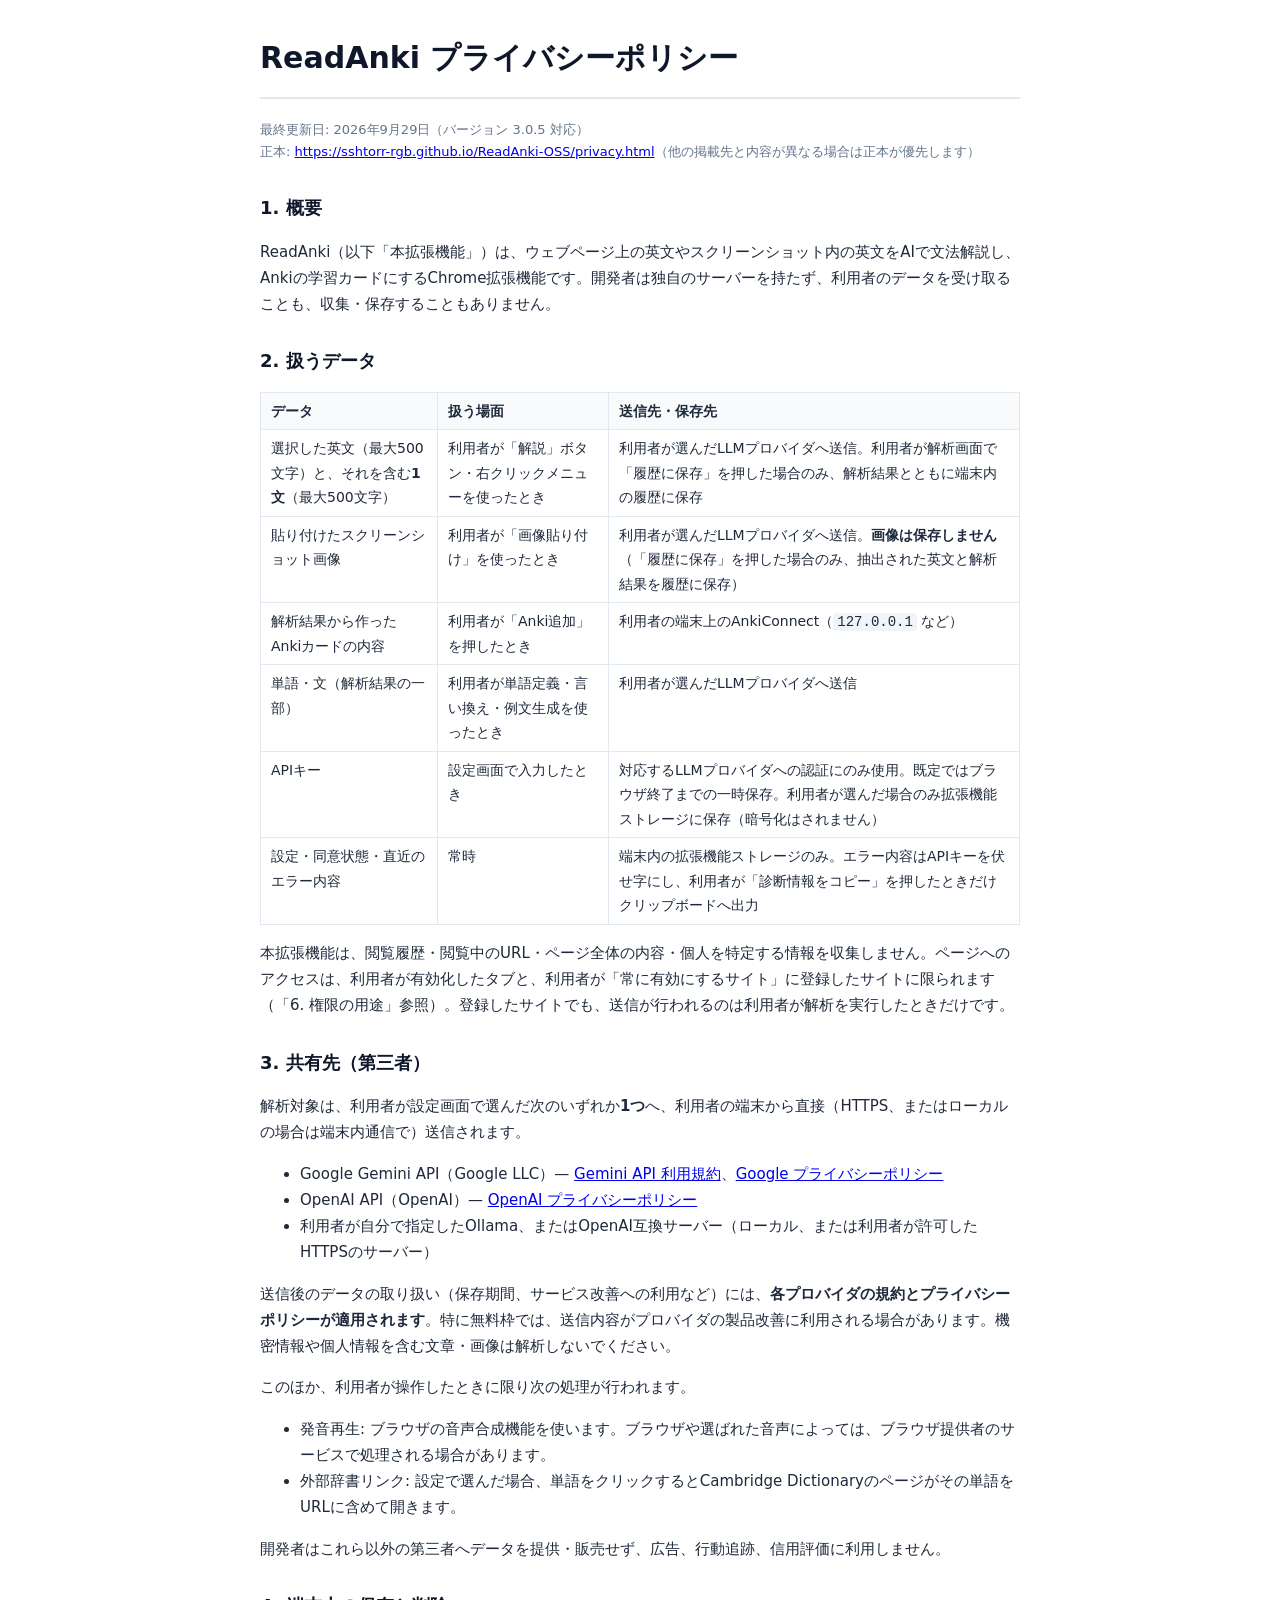
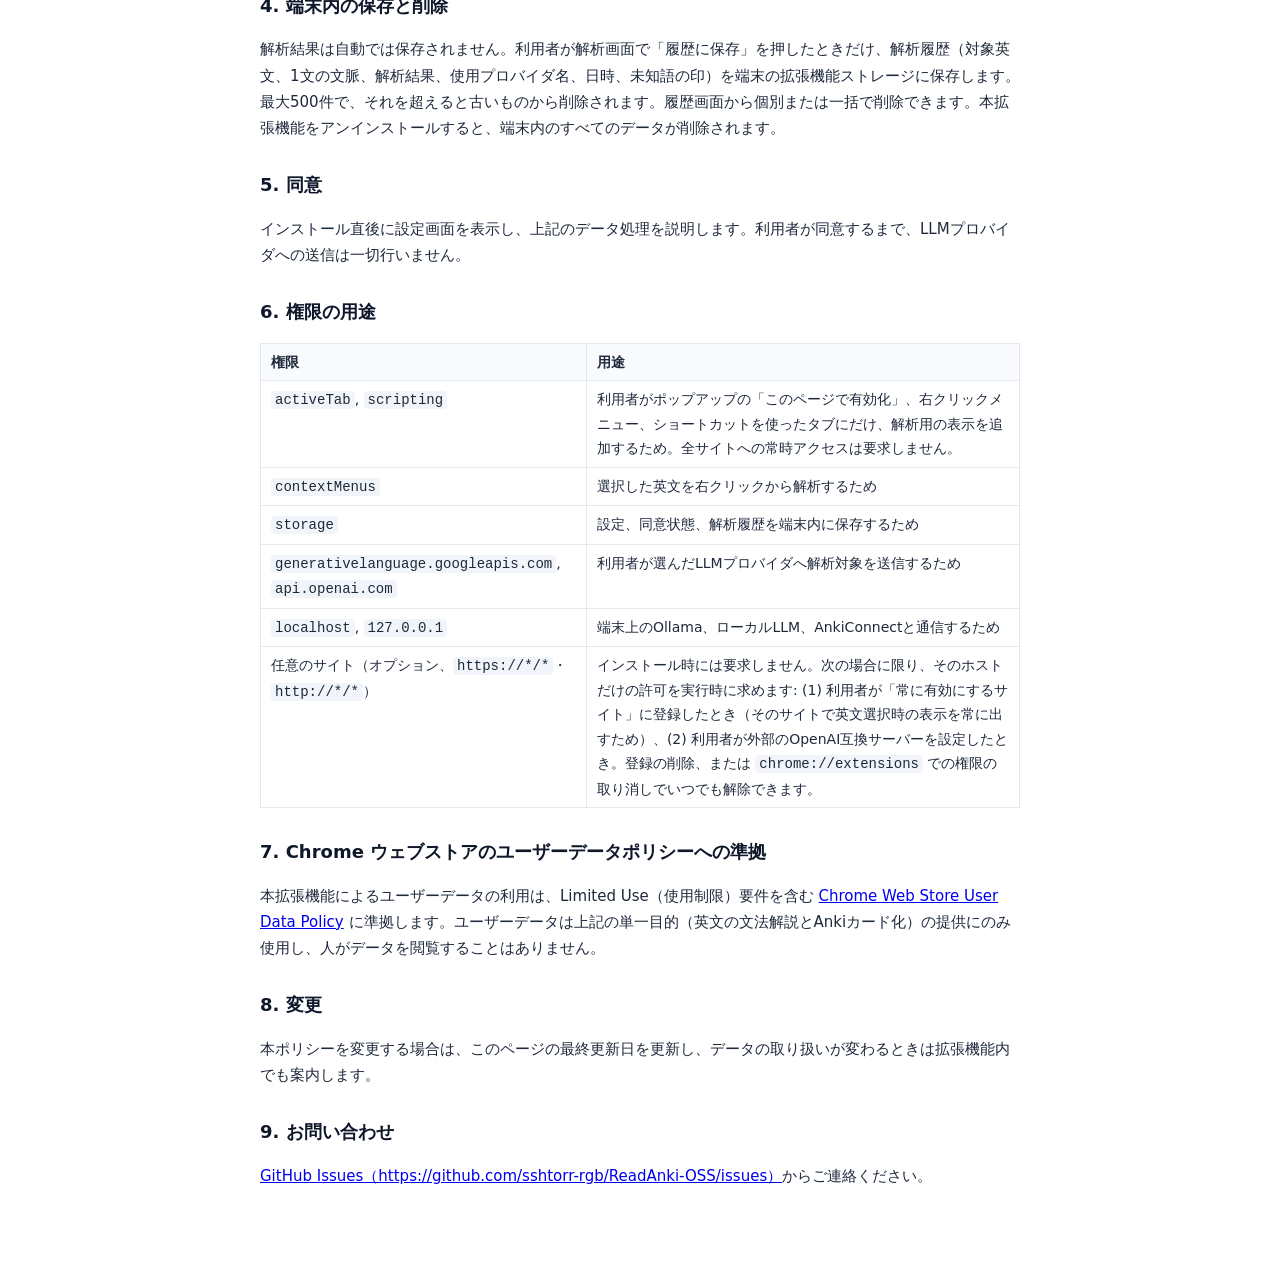
==== docs/privacy.html @ f68a0b3d "Add files via upload" ====
<!DOCTYPE html>
<html lang="ja">
<head>
  <meta charset="utf-8">
  <meta name="viewport" content="width=device-width, initial-scale=1">
  <title>ReadAnki プライバシーポリシー</title>
  <style>
    body { max-width: 760px; margin: 32px auto; padding: 0 20px 40px; color: #1e293b; font: 15px/1.75 system-ui, -apple-system, BlinkMacSystemFont, "Hiragino Sans", sans-serif; }
    h1, h2 { color: #0f172a; } h1 { border-bottom: 2px solid #e2e8f0; padding-bottom: 12px; } h2 { margin-top: 28px; font-size: 18px; }
    code { background: #f1f5f9; padding: 1px 4px; border-radius: 4px; } .updated { color: #64748b; font-size: 13px; }
    table { border-collapse: collapse; width: 100%; font-size: 14px; } th, td { border: 1px solid #e2e8f0; padding: 6px 10px; text-align: left; vertical-align: top; } th { background: #f8fafc; }
  </style>
</head>
<body>
  <h1>ReadAnki プライバシーポリシー</h1>
  <p class="updated">最終更新日: 2026年9月29日（バージョン 3.0.5 対応）<br>
  正本: <a href="https://sshtorr-rgb.github.io/ReadAnki-OSS/privacy.html">https://sshtorr-rgb.github.io/ReadAnki-OSS/privacy.html</a>（他の掲載先と内容が異なる場合は正本が優先します）</p>

  <h2>1. 概要</h2>
  <p>ReadAnki（以下「本拡張機能」）は、ウェブページ上の英文やスクリーンショット内の英文をAIで文法解説し、Ankiの学習カードにするChrome拡張機能です。開発者は独自のサーバーを持たず、利用者のデータを受け取ることも、収集・保存することもありません。</p>

  <h2>2. 扱うデータ</h2>
  <table>
    <tr><th>データ</th><th>扱う場面</th><th>送信先・保存先</th></tr>
    <tr><td>選択した英文（最大500文字）と、それを含む<strong>1文</strong>（最大500文字）</td><td>利用者が「解説」ボタン・右クリックメニューを使ったとき</td><td>利用者が選んだLLMプロバイダへ送信。利用者が解析画面で「履歴に保存」を押した場合のみ、解析結果とともに端末内の履歴に保存</td></tr>
    <tr><td>貼り付けたスクリーンショット画像</td><td>利用者が「画像貼り付け」を使ったとき</td><td>利用者が選んだLLMプロバイダへ送信。<strong>画像は保存しません</strong>（「履歴に保存」を押した場合のみ、抽出された英文と解析結果を履歴に保存）</td></tr>
    <tr><td>解析結果から作ったAnkiカードの内容</td><td>利用者が「Anki追加」を押したとき</td><td>利用者の端末上のAnkiConnect（<code>127.0.0.1</code> など）</td></tr>
    <tr><td>単語・文（解析結果の一部）</td><td>利用者が単語定義・言い換え・例文生成を使ったとき</td><td>利用者が選んだLLMプロバイダへ送信</td></tr>
    <tr><td>APIキー</td><td>設定画面で入力したとき</td><td>対応するLLMプロバイダへの認証にのみ使用。既定ではブラウザ終了までの一時保存。利用者が選んだ場合のみ拡張機能ストレージに保存（暗号化はされません）</td></tr>
    <tr><td>設定・同意状態・直近のエラー内容</td><td>常時</td><td>端末内の拡張機能ストレージのみ。エラー内容はAPIキーを伏せ字にし、利用者が「診断情報をコピー」を押したときだけクリップボードへ出力</td></tr>
  </table>
  <p>本拡張機能は、閲覧履歴・閲覧中のURL・ページ全体の内容・個人を特定する情報を収集しません。ページへのアクセスは、利用者が有効化したタブと、利用者が「常に有効にするサイト」に登録したサイトに限られます（「6. 権限の用途」参照）。登録したサイトでも、送信が行われるのは利用者が解析を実行したときだけです。</p>

  <h2>3. 共有先（第三者）</h2>
  <p>解析対象は、利用者が設定画面で選んだ次のいずれか<strong>1つ</strong>へ、利用者の端末から直接（HTTPS、またはローカルの場合は端末内通信で）送信されます。</p>
  <ul>
    <li>Google Gemini API（Google LLC）— <a href="https://ai.google.dev/gemini-api/terms">Gemini API 利用規約</a>、<a href="https://policies.google.com/privacy">Google プライバシーポリシー</a></li>
    <li>OpenAI API（OpenAI）— <a href="https://openai.com/policies/privacy-policy/">OpenAI プライバシーポリシー</a></li>
    <li>利用者が自分で指定したOllama、またはOpenAI互換サーバー（ローカル、または利用者が許可したHTTPSのサーバー）</li>
  </ul>
  <p>送信後のデータの取り扱い（保存期間、サービス改善への利用など）には、<strong>各プロバイダの規約とプライバシーポリシーが適用されます</strong>。特に無料枠では、送信内容がプロバイダの製品改善に利用される場合があります。機密情報や個人情報を含む文章・画像は解析しないでください。</p>
  <p>このほか、利用者が操作したときに限り次の処理が行われます。</p>
  <ul>
    <li>発音再生: ブラウザの音声合成機能を使います。ブラウザや選ばれた音声によっては、ブラウザ提供者のサービスで処理される場合があります。</li>
    <li>外部辞書リンク: 設定で選んだ場合、単語をクリックするとCambridge Dictionaryのページがその単語をURLに含めて開きます。</li>
  </ul>
  <p>開発者はこれら以外の第三者へデータを提供・販売せず、広告、行動追跡、信用評価に利用しません。</p>

  <h2>4. 端末内の保存と削除</h2>
  <p>解析結果は自動では保存されません。利用者が解析画面で「履歴に保存」を押したときだけ、解析履歴（対象英文、1文の文脈、解析結果、使用プロバイダ名、日時、未知語の印）を端末の拡張機能ストレージに保存します。最大500件で、それを超えると古いものから削除されます。履歴画面から個別または一括で削除できます。本拡張機能をアンインストールすると、端末内のすべてのデータが削除されます。</p>

  <h2>5. 同意</h2>
  <p>インストール直後に設定画面を表示し、上記のデータ処理を説明します。利用者が同意するまで、LLMプロバイダへの送信は一切行いません。</p>

  <h2>6. 権限の用途</h2>
  <table>
    <tr><th>権限</th><th>用途</th></tr>
    <tr><td><code>activeTab</code>, <code>scripting</code></td><td>利用者がポップアップの「このページで有効化」、右クリックメニュー、ショートカットを使ったタブにだけ、解析用の表示を追加するため。全サイトへの常時アクセスは要求しません。</td></tr>
    <tr><td><code>contextMenus</code></td><td>選択した英文を右クリックから解析するため</td></tr>
    <tr><td><code>storage</code></td><td>設定、同意状態、解析履歴を端末内に保存するため</td></tr>
    <tr><td><code>generativelanguage.googleapis.com</code>, <code>api.openai.com</code></td><td>利用者が選んだLLMプロバイダへ解析対象を送信するため</td></tr>
    <tr><td><code>localhost</code>, <code>127.0.0.1</code></td><td>端末上のOllama、ローカルLLM、AnkiConnectと通信するため</td></tr>
    <tr><td>任意のサイト（オプション、<code>https://*/*</code>・<code>http://*/*</code>）</td><td>インストール時には要求しません。次の場合に限り、そのホストだけの許可を実行時に求めます: (1) 利用者が「常に有効にするサイト」に登録したとき（そのサイトで英文選択時の表示を常に出すため）、(2) 利用者が外部のOpenAI互換サーバーを設定したとき。登録の削除、または <code>chrome://extensions</code> での権限の取り消しでいつでも解除できます。</td></tr>
  </table>

  <h2>7. Chrome ウェブストアのユーザーデータポリシーへの準拠</h2>
  <p>本拡張機能によるユーザーデータの利用は、Limited Use（使用制限）要件を含む <a href="https://developer.chrome.com/docs/webstore/program-policies">Chrome Web Store User Data Policy</a> に準拠します。ユーザーデータは上記の単一目的（英文の文法解説とAnkiカード化）の提供にのみ使用し、人がデータを閲覧することはありません。</p>

  <h2>8. 変更</h2>
  <p>本ポリシーを変更する場合は、このページの最終更新日を更新し、データの取り扱いが変わるときは拡張機能内でも案内します。</p>

  <h2>9. お問い合わせ</h2>
  <p><a href="https://github.com/sshtorr-rgb/ReadAnki-OSS/issues">GitHub Issues（https://github.com/sshtorr-rgb/ReadAnki-OSS/issues）</a>からご連絡ください。</p>
</body>
</html>
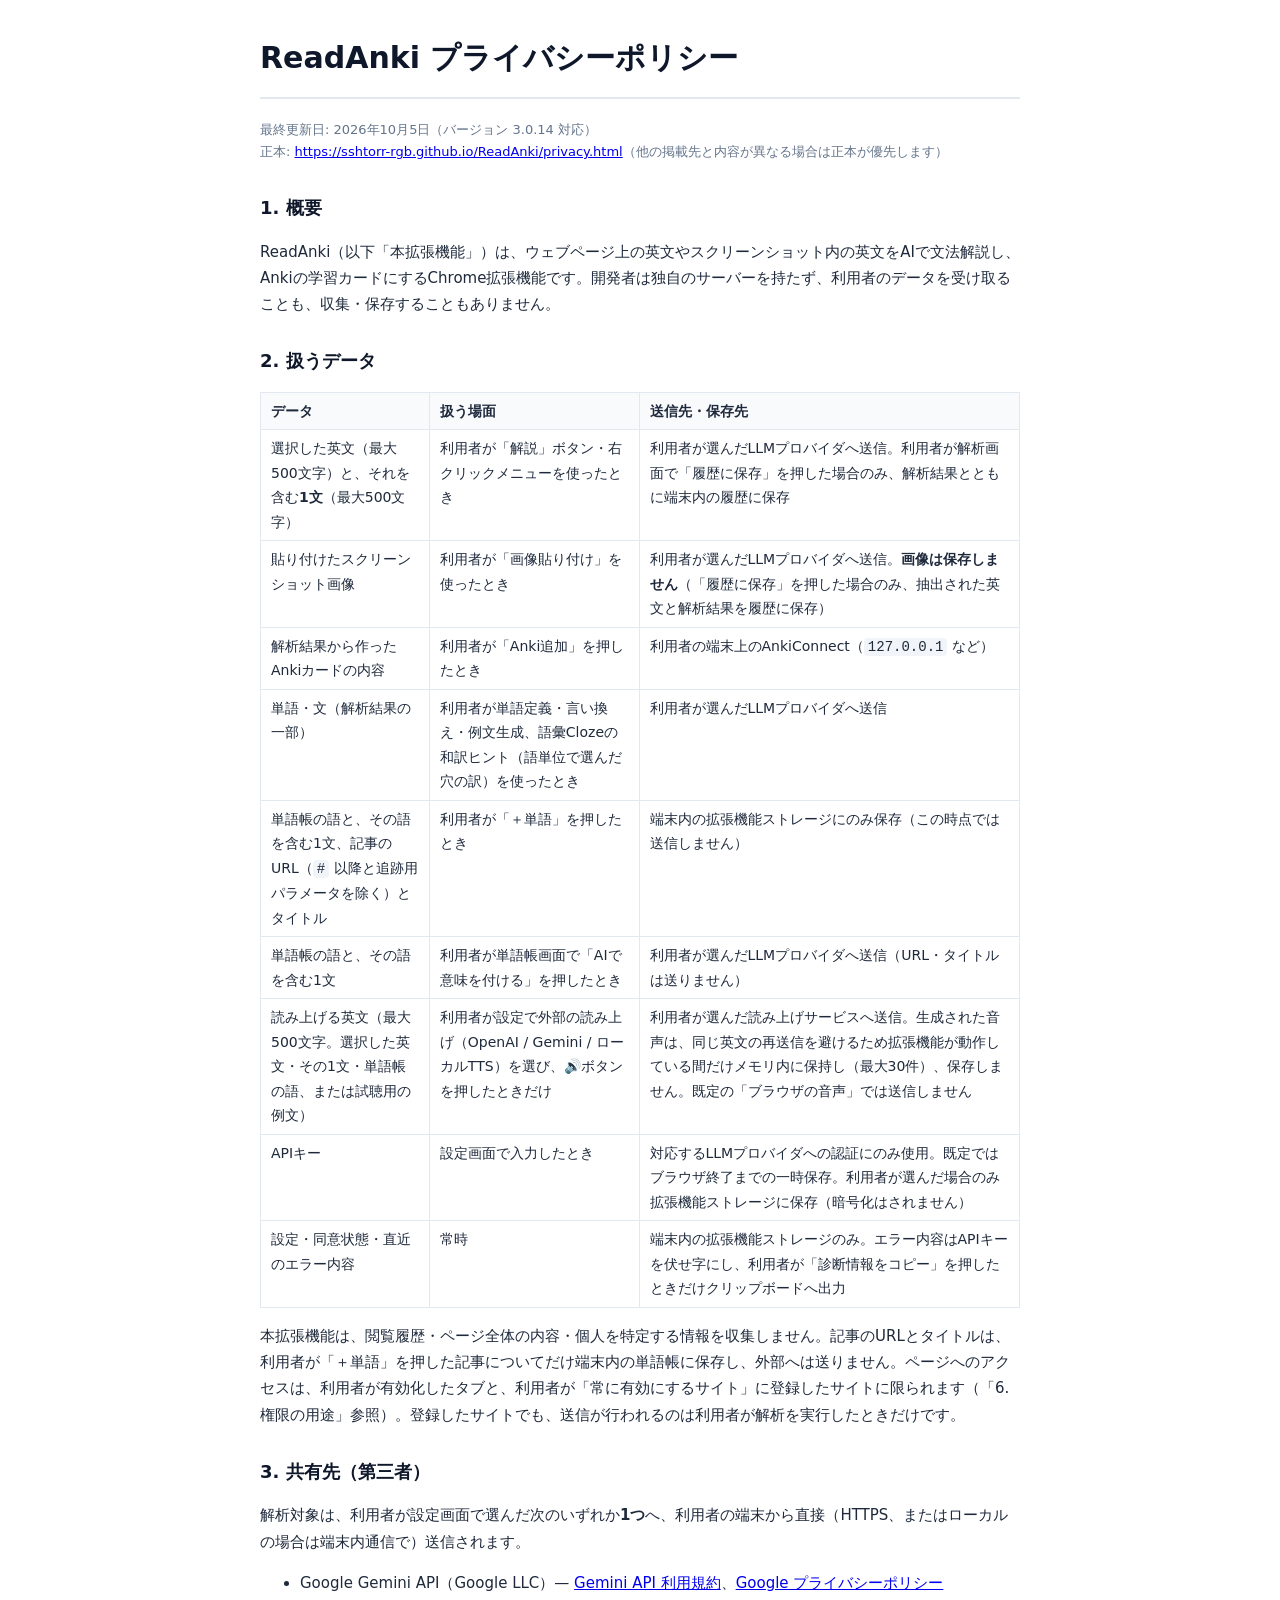
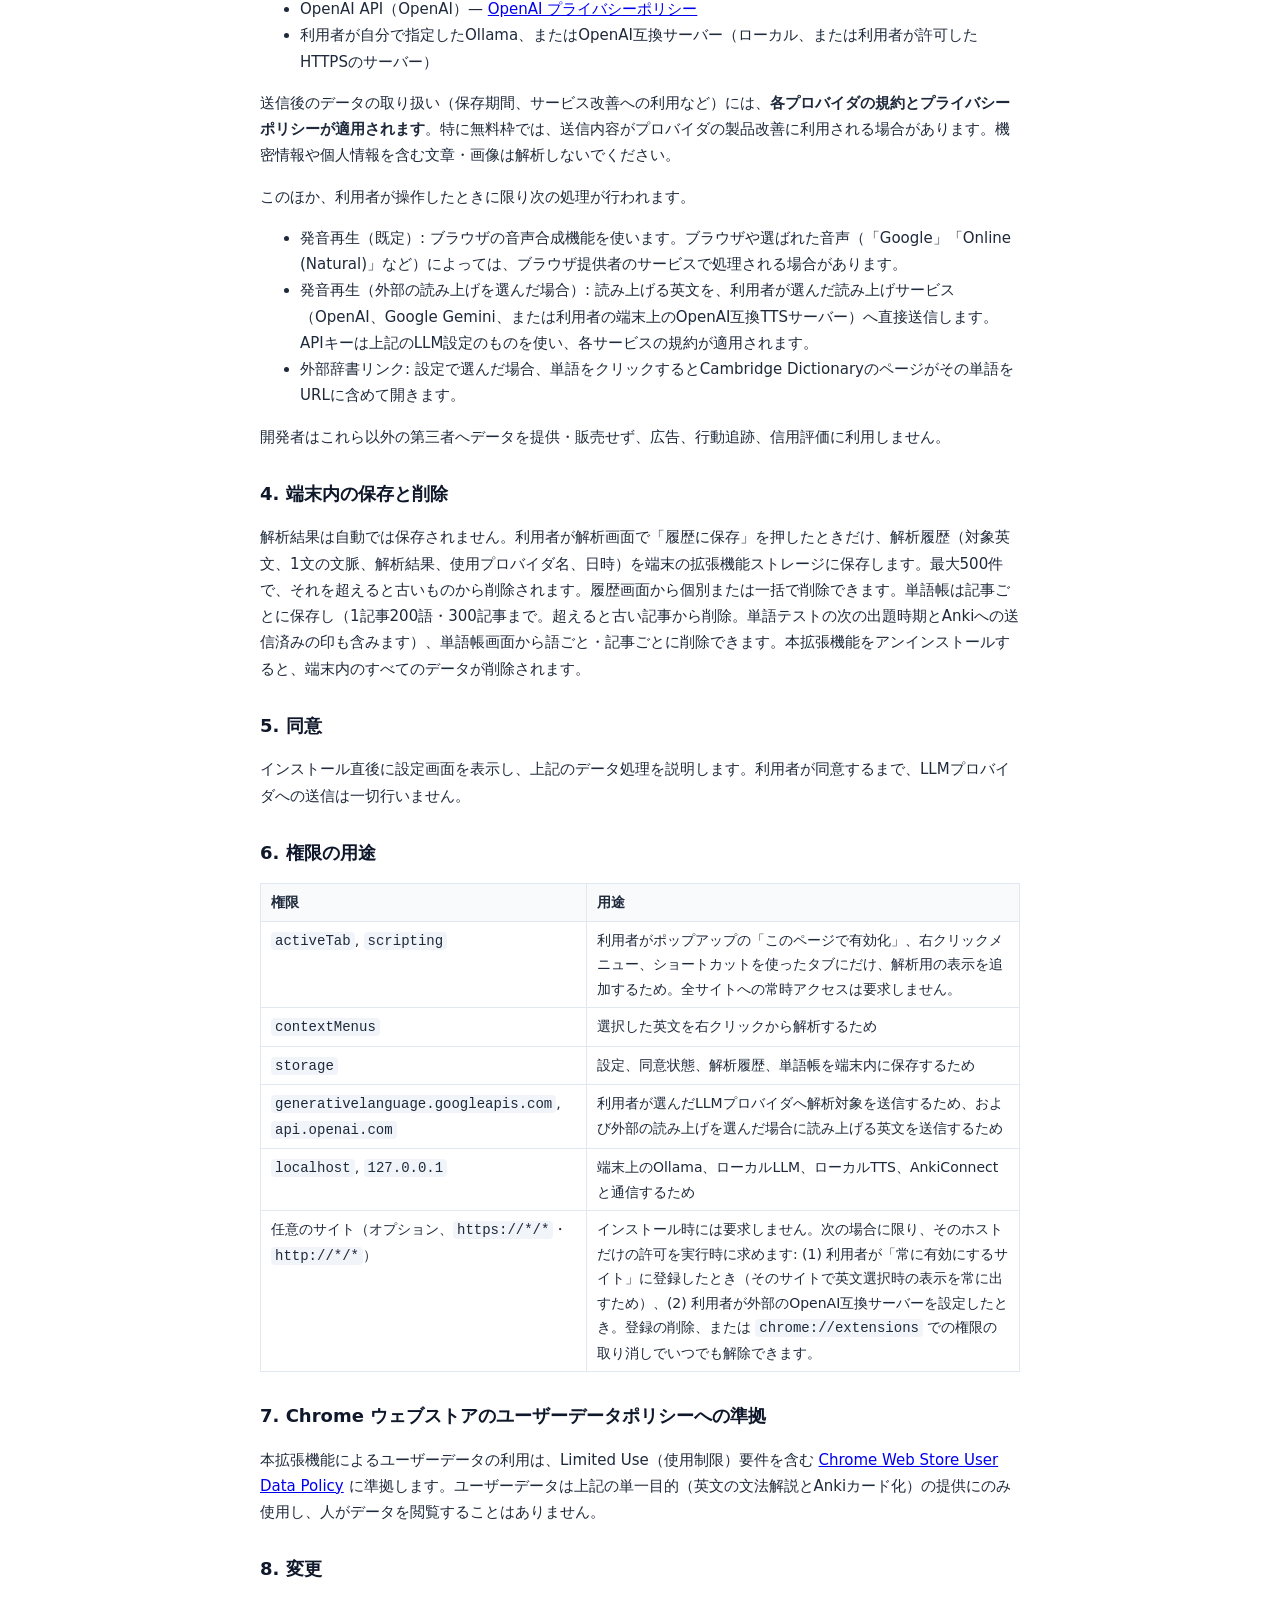
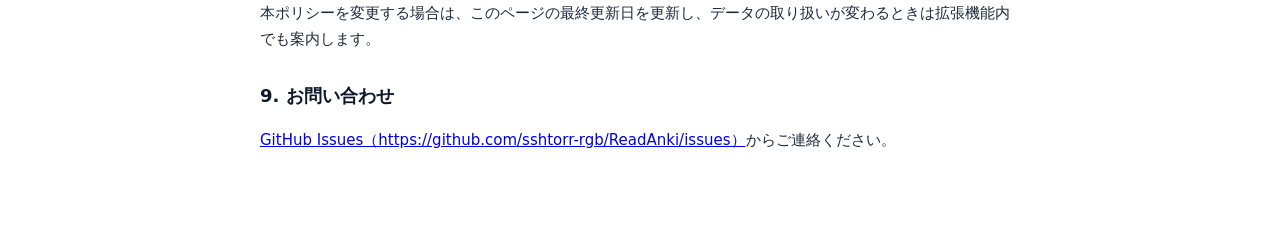
==== commit adf5767c: "Add files via upload" ====
--- a/docs/privacy.html
+++ b/docs/privacy.html
@@ -13,8 +13,8 @@
 </head>
 <body>
   <h1>ReadAnki プライバシーポリシー</h1>
-  <p class="updated">最終更新日: 2026年9月29日（バージョン 3.0.5 対応）<br>
-  正本: <a href="https://sshtorr-rgb.github.io/ReadAnki-OSS/privacy.html">https://sshtorr-rgb.github.io/ReadAnki-OSS/privacy.html</a>（他の掲載先と内容が異なる場合は正本が優先します）</p>
+  <p class="updated">最終更新日: 2026年10月5日（バージョン 3.0.14 対応）<br>
+  正本: <a href="https://sshtorr-rgb.github.io/ReadAnki/privacy.html">https://sshtorr-rgb.github.io/ReadAnki/privacy.html</a>（他の掲載先と内容が異なる場合は正本が優先します）</p>
 
   <h2>1. 概要</h2>
   <p>ReadAnki（以下「本拡張機能」）は、ウェブページ上の英文やスクリーンショット内の英文をAIで文法解説し、Ankiの学習カードにするChrome拡張機能です。開発者は独自のサーバーを持たず、利用者のデータを受け取ることも、収集・保存することもありません。</p>
@@ -25,11 +25,14 @@
     <tr><td>選択した英文（最大500文字）と、それを含む<strong>1文</strong>（最大500文字）</td><td>利用者が「解説」ボタン・右クリックメニューを使ったとき</td><td>利用者が選んだLLMプロバイダへ送信。利用者が解析画面で「履歴に保存」を押した場合のみ、解析結果とともに端末内の履歴に保存</td></tr>
     <tr><td>貼り付けたスクリーンショット画像</td><td>利用者が「画像貼り付け」を使ったとき</td><td>利用者が選んだLLMプロバイダへ送信。<strong>画像は保存しません</strong>（「履歴に保存」を押した場合のみ、抽出された英文と解析結果を履歴に保存）</td></tr>
     <tr><td>解析結果から作ったAnkiカードの内容</td><td>利用者が「Anki追加」を押したとき</td><td>利用者の端末上のAnkiConnect（<code>127.0.0.1</code> など）</td></tr>
-    <tr><td>単語・文（解析結果の一部）</td><td>利用者が単語定義・言い換え・例文生成を使ったとき</td><td>利用者が選んだLLMプロバイダへ送信</td></tr>
+    <tr><td>単語・文（解析結果の一部）</td><td>利用者が単語定義・言い換え・例文生成、語彙Clozeの和訳ヒント（語単位で選んだ穴の訳）を使ったとき</td><td>利用者が選んだLLMプロバイダへ送信</td></tr>
+    <tr><td>単語帳の語と、その語を含む1文、記事のURL（<code>#</code> 以降と追跡用パラメータを除く）とタイトル</td><td>利用者が「＋単語」を押したとき</td><td>端末内の拡張機能ストレージにのみ保存（この時点では送信しません）</td></tr>
+    <tr><td>単語帳の語と、その語を含む1文</td><td>利用者が単語帳画面で「AIで意味を付ける」を押したとき</td><td>利用者が選んだLLMプロバイダへ送信（URL・タイトルは送りません）</td></tr>
+    <tr><td>読み上げる英文（最大500文字。選択した英文・その1文・単語帳の語、または試聴用の例文）</td><td>利用者が設定で外部の読み上げ（OpenAI / Gemini / ローカルTTS）を選び、🔊ボタンを押したときだけ</td><td>利用者が選んだ読み上げサービスへ送信。生成された音声は、同じ英文の再送信を避けるため拡張機能が動作している間だけメモリ内に保持し（最大30件）、保存しません。既定の「ブラウザの音声」では送信しません</td></tr>
     <tr><td>APIキー</td><td>設定画面で入力したとき</td><td>対応するLLMプロバイダへの認証にのみ使用。既定ではブラウザ終了までの一時保存。利用者が選んだ場合のみ拡張機能ストレージに保存（暗号化はされません）</td></tr>
     <tr><td>設定・同意状態・直近のエラー内容</td><td>常時</td><td>端末内の拡張機能ストレージのみ。エラー内容はAPIキーを伏せ字にし、利用者が「診断情報をコピー」を押したときだけクリップボードへ出力</td></tr>
   </table>
-  <p>本拡張機能は、閲覧履歴・閲覧中のURL・ページ全体の内容・個人を特定する情報を収集しません。ページへのアクセスは、利用者が有効化したタブと、利用者が「常に有効にするサイト」に登録したサイトに限られます（「6. 権限の用途」参照）。登録したサイトでも、送信が行われるのは利用者が解析を実行したときだけです。</p>
+  <p>本拡張機能は、閲覧履歴・ページ全体の内容・個人を特定する情報を収集しません。記事のURLとタイトルは、利用者が「＋単語」を押した記事についてだけ端末内の単語帳に保存し、外部へは送りません。ページへのアクセスは、利用者が有効化したタブと、利用者が「常に有効にするサイト」に登録したサイトに限られます（「6. 権限の用途」参照）。登録したサイトでも、送信が行われるのは利用者が解析を実行したときだけです。</p>
 
   <h2>3. 共有先（第三者）</h2>
   <p>解析対象は、利用者が設定画面で選んだ次のいずれか<strong>1つ</strong>へ、利用者の端末から直接（HTTPS、またはローカルの場合は端末内通信で）送信されます。</p>
@@ -41,13 +44,14 @@
   <p>送信後のデータの取り扱い（保存期間、サービス改善への利用など）には、<strong>各プロバイダの規約とプライバシーポリシーが適用されます</strong>。特に無料枠では、送信内容がプロバイダの製品改善に利用される場合があります。機密情報や個人情報を含む文章・画像は解析しないでください。</p>
   <p>このほか、利用者が操作したときに限り次の処理が行われます。</p>
   <ul>
-    <li>発音再生: ブラウザの音声合成機能を使います。ブラウザや選ばれた音声によっては、ブラウザ提供者のサービスで処理される場合があります。</li>
+    <li>発音再生（既定）: ブラウザの音声合成機能を使います。ブラウザや選ばれた音声（「Google」「Online (Natural)」など）によっては、ブラウザ提供者のサービスで処理される場合があります。</li>
+    <li>発音再生（外部の読み上げを選んだ場合）: 読み上げる英文を、利用者が選んだ読み上げサービス（OpenAI、Google Gemini、または利用者の端末上のOpenAI互換TTSサーバー）へ直接送信します。APIキーは上記のLLM設定のものを使い、各サービスの規約が適用されます。</li>
     <li>外部辞書リンク: 設定で選んだ場合、単語をクリックするとCambridge Dictionaryのページがその単語をURLに含めて開きます。</li>
   </ul>
   <p>開発者はこれら以外の第三者へデータを提供・販売せず、広告、行動追跡、信用評価に利用しません。</p>
 
   <h2>4. 端末内の保存と削除</h2>
-  <p>解析結果は自動では保存されません。利用者が解析画面で「履歴に保存」を押したときだけ、解析履歴（対象英文、1文の文脈、解析結果、使用プロバイダ名、日時、未知語の印）を端末の拡張機能ストレージに保存します。最大500件で、それを超えると古いものから削除されます。履歴画面から個別または一括で削除できます。本拡張機能をアンインストールすると、端末内のすべてのデータが削除されます。</p>
+  <p>解析結果は自動では保存されません。利用者が解析画面で「履歴に保存」を押したときだけ、解析履歴（対象英文、1文の文脈、解析結果、使用プロバイダ名、日時）を端末の拡張機能ストレージに保存します。最大500件で、それを超えると古いものから削除されます。履歴画面から個別または一括で削除できます。単語帳は記事ごとに保存し（1記事200語・300記事まで。超えると古い記事から削除。単語テストの次の出題時期とAnkiへの送信済みの印も含みます）、単語帳画面から語ごと・記事ごとに削除できます。本拡張機能をアンインストールすると、端末内のすべてのデータが削除されます。</p>
 
   <h2>5. 同意</h2>
   <p>インストール直後に設定画面を表示し、上記のデータ処理を説明します。利用者が同意するまで、LLMプロバイダへの送信は一切行いません。</p>
@@ -57,9 +61,9 @@
     <tr><th>権限</th><th>用途</th></tr>
     <tr><td><code>activeTab</code>, <code>scripting</code></td><td>利用者がポップアップの「このページで有効化」、右クリックメニュー、ショートカットを使ったタブにだけ、解析用の表示を追加するため。全サイトへの常時アクセスは要求しません。</td></tr>
     <tr><td><code>contextMenus</code></td><td>選択した英文を右クリックから解析するため</td></tr>
-    <tr><td><code>storage</code></td><td>設定、同意状態、解析履歴を端末内に保存するため</td></tr>
-    <tr><td><code>generativelanguage.googleapis.com</code>, <code>api.openai.com</code></td><td>利用者が選んだLLMプロバイダへ解析対象を送信するため</td></tr>
-    <tr><td><code>localhost</code>, <code>127.0.0.1</code></td><td>端末上のOllama、ローカルLLM、AnkiConnectと通信するため</td></tr>
+    <tr><td><code>storage</code></td><td>設定、同意状態、解析履歴、単語帳を端末内に保存するため</td></tr>
+    <tr><td><code>generativelanguage.googleapis.com</code>, <code>api.openai.com</code></td><td>利用者が選んだLLMプロバイダへ解析対象を送信するため、および外部の読み上げを選んだ場合に読み上げる英文を送信するため</td></tr>
+    <tr><td><code>localhost</code>, <code>127.0.0.1</code></td><td>端末上のOllama、ローカルLLM、ローカルTTS、AnkiConnectと通信するため</td></tr>
     <tr><td>任意のサイト（オプション、<code>https://*/*</code>・<code>http://*/*</code>）</td><td>インストール時には要求しません。次の場合に限り、そのホストだけの許可を実行時に求めます: (1) 利用者が「常に有効にするサイト」に登録したとき（そのサイトで英文選択時の表示を常に出すため）、(2) 利用者が外部のOpenAI互換サーバーを設定したとき。登録の削除、または <code>chrome://extensions</code> での権限の取り消しでいつでも解除できます。</td></tr>
   </table>
 
@@ -70,6 +74,6 @@
   <p>本ポリシーを変更する場合は、このページの最終更新日を更新し、データの取り扱いが変わるときは拡張機能内でも案内します。</p>
 
   <h2>9. お問い合わせ</h2>
-  <p><a href="https://github.com/sshtorr-rgb/ReadAnki-OSS/issues">GitHub Issues（https://github.com/sshtorr-rgb/ReadAnki-OSS/issues）</a>からご連絡ください。</p>
+  <p><a href="https://github.com/sshtorr-rgb/ReadAnki/issues">GitHub Issues（https://github.com/sshtorr-rgb/ReadAnki/issues）</a>からご連絡ください。</p>
 </body>
 </html>
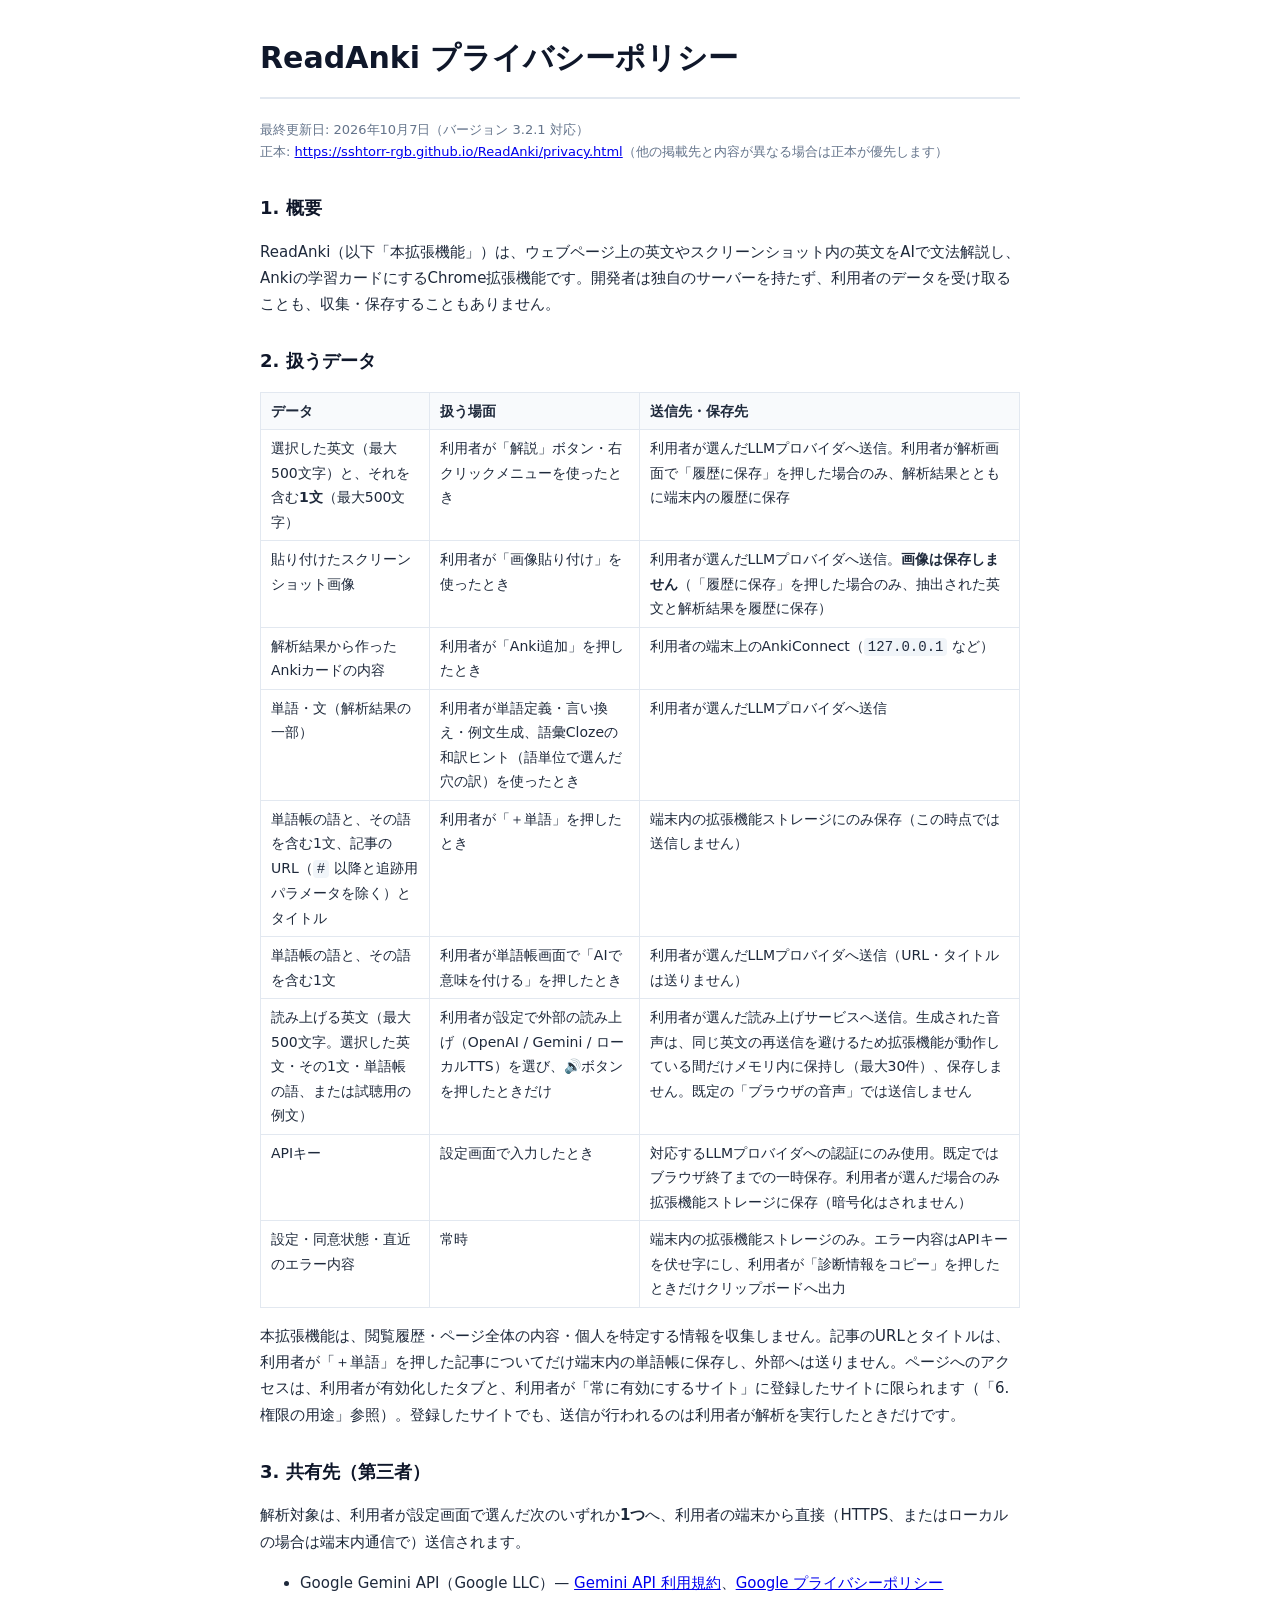
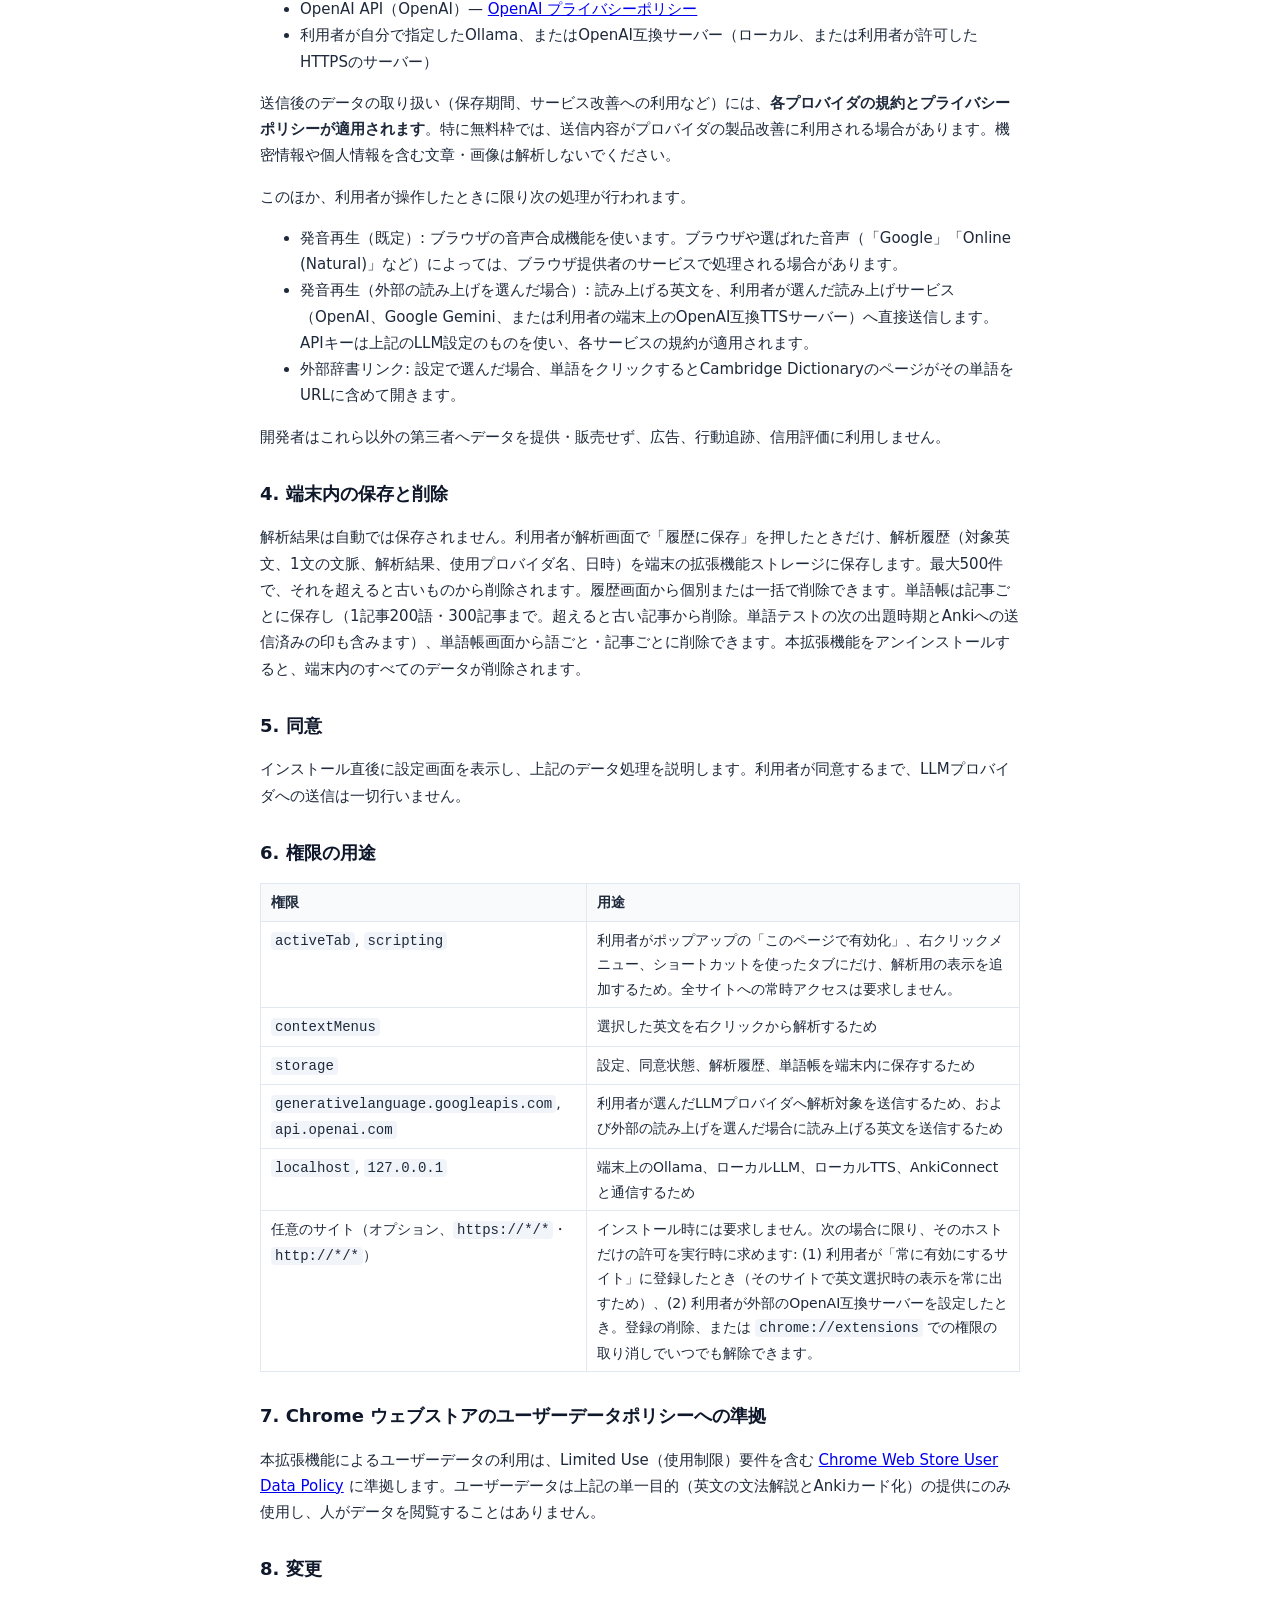
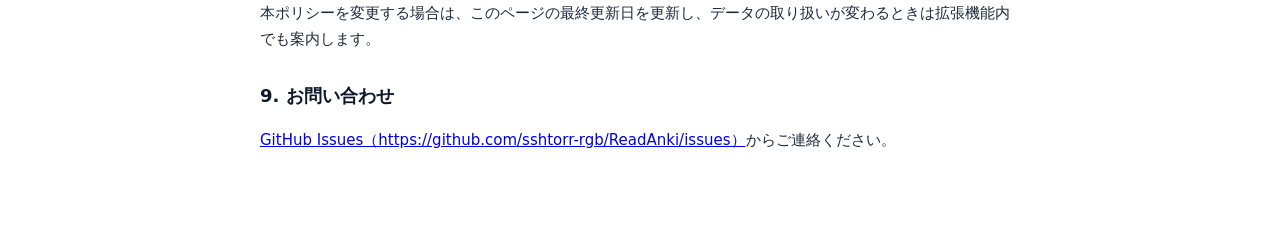
==== commit 683b4108: "主に、html内のjsonコードが実行される脆弱性を修正。" ====
--- a/docs/privacy.html
+++ b/docs/privacy.html
@@ -13,7 +13,7 @@
 </head>
 <body>
   <h1>ReadAnki プライバシーポリシー</h1>
-  <p class="updated">最終更新日: 2026年10月5日（バージョン 3.0.14 対応）<br>
+  <p class="updated">最終更新日: 2026年10月7日（バージョン 3.2.1 対応）<br>
   正本: <a href="https://sshtorr-rgb.github.io/ReadAnki/privacy.html">https://sshtorr-rgb.github.io/ReadAnki/privacy.html</a>（他の掲載先と内容が異なる場合は正本が優先します）</p>
 
   <h2>1. 概要</h2>
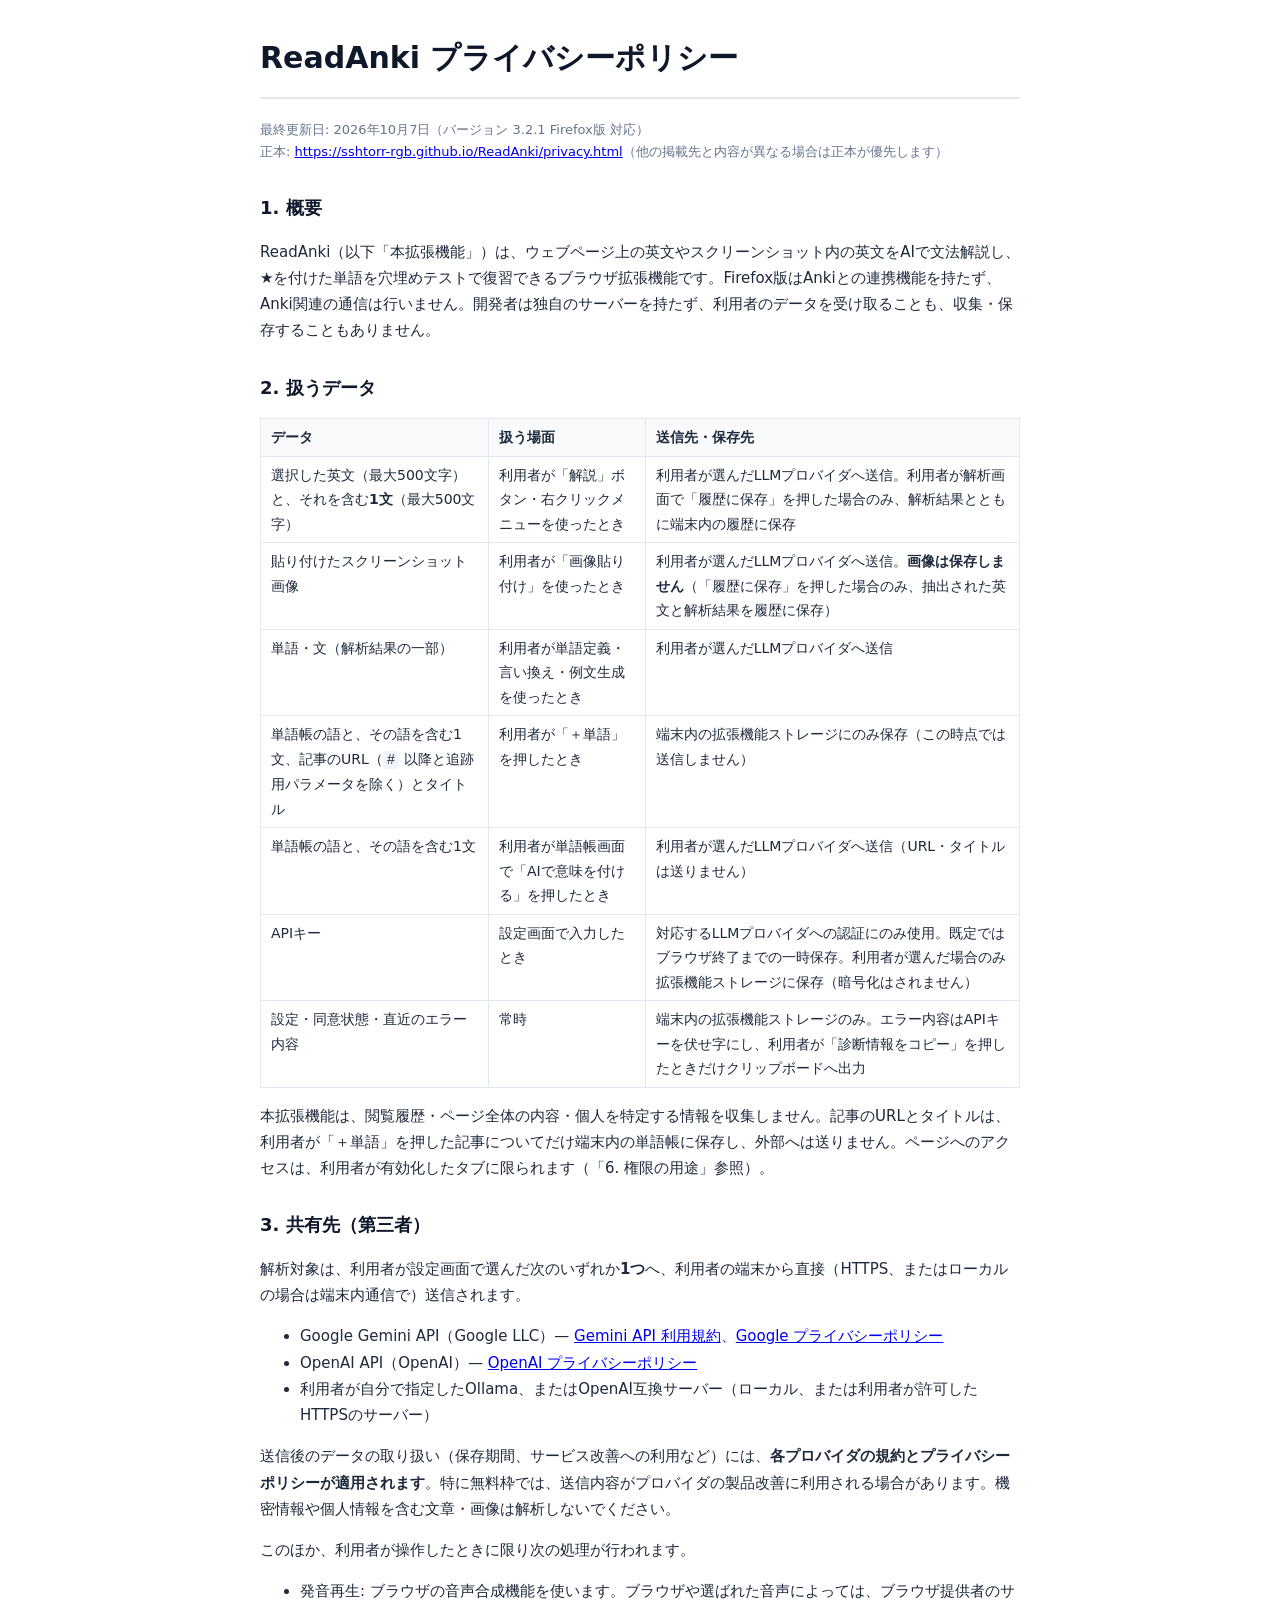
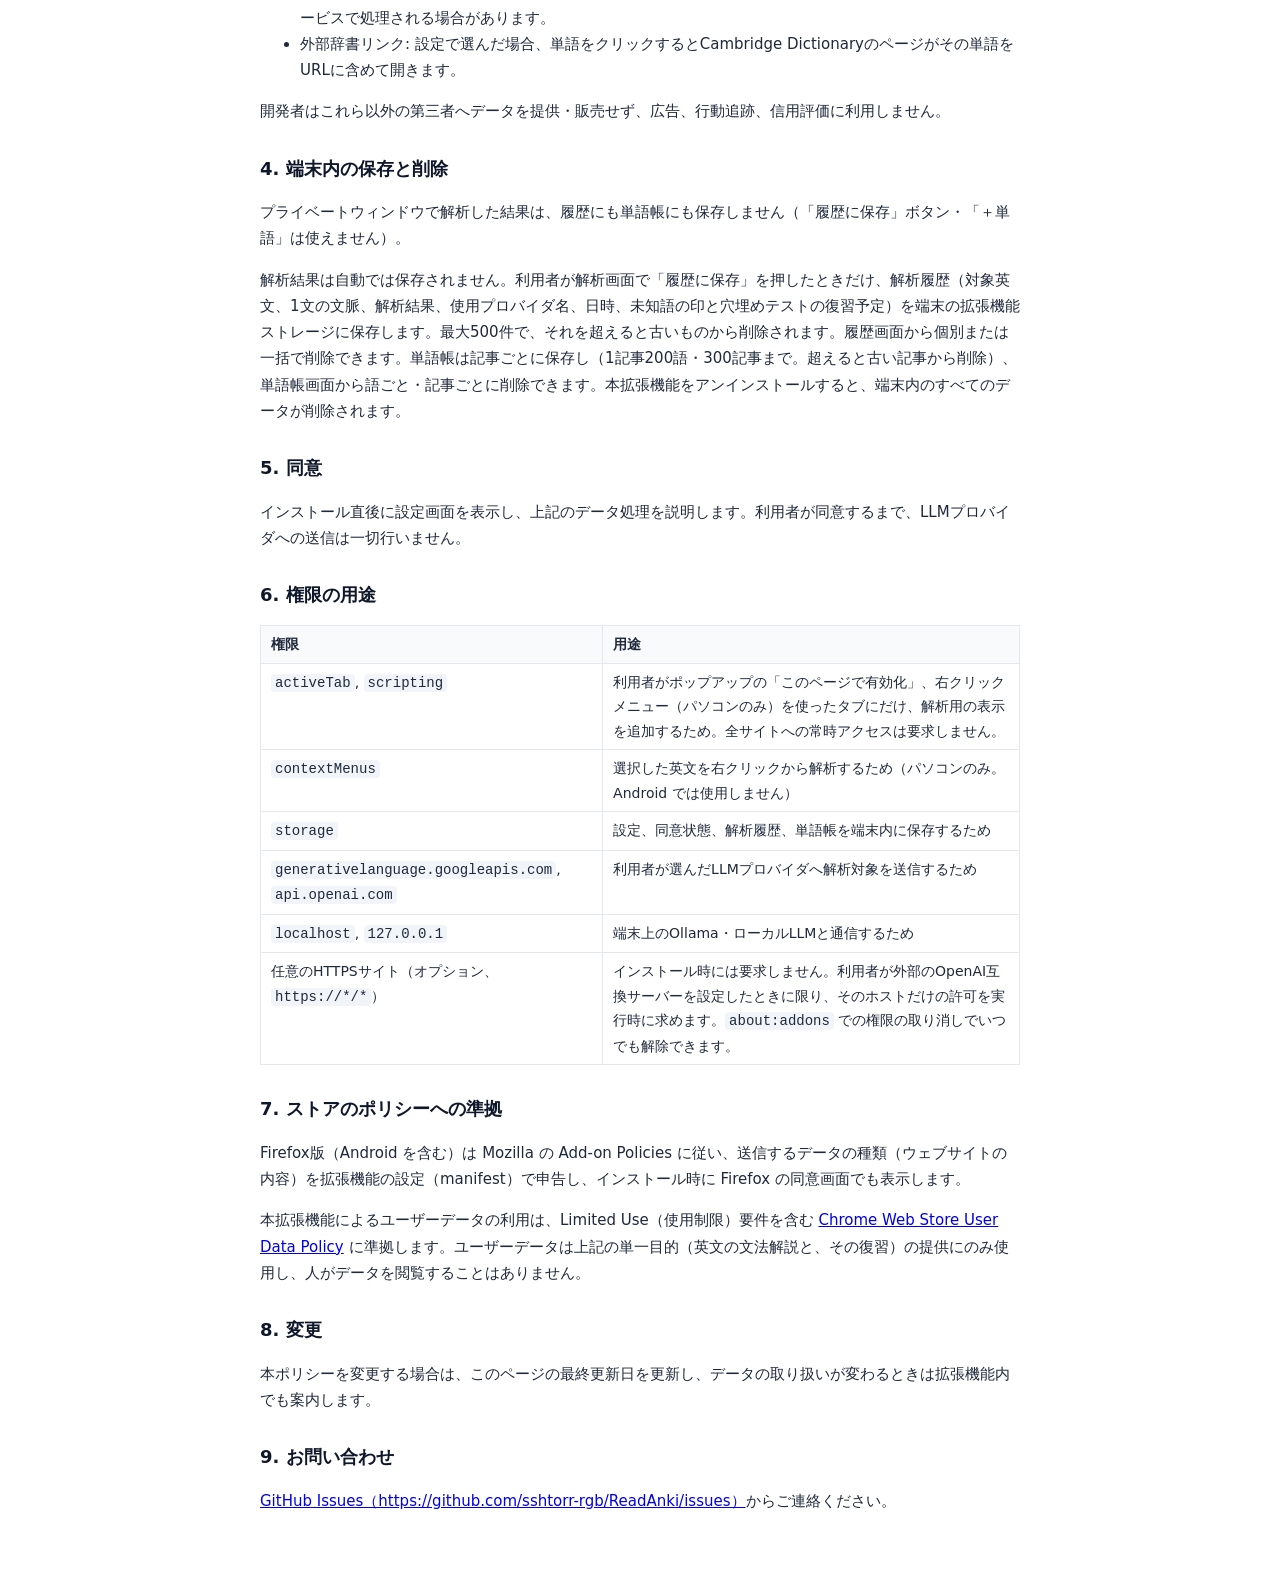
==== commit 8bca9719: "Add files via upload" ====
--- a/docs/privacy.html
+++ b/docs/privacy.html
@@ -13,26 +13,24 @@
 </head>
 <body>
   <h1>ReadAnki プライバシーポリシー</h1>
-  <p class="updated">最終更新日: 2026年10月7日（バージョン 3.2.1 対応）<br>
+  <p class="updated">最終更新日: 2026年10月7日（バージョン 3.2.1 Firefox版 対応）<br>
   正本: <a href="https://sshtorr-rgb.github.io/ReadAnki/privacy.html">https://sshtorr-rgb.github.io/ReadAnki/privacy.html</a>（他の掲載先と内容が異なる場合は正本が優先します）</p>
 
   <h2>1. 概要</h2>
-  <p>ReadAnki（以下「本拡張機能」）は、ウェブページ上の英文やスクリーンショット内の英文をAIで文法解説し、Ankiの学習カードにするChrome拡張機能です。開発者は独自のサーバーを持たず、利用者のデータを受け取ることも、収集・保存することもありません。</p>
+  <p>ReadAnki（以下「本拡張機能」）は、ウェブページ上の英文やスクリーンショット内の英文をAIで文法解説し、★を付けた単語を穴埋めテストで復習できるブラウザ拡張機能です。Firefox版はAnkiとの連携機能を持たず、Anki関連の通信は行いません。開発者は独自のサーバーを持たず、利用者のデータを受け取ることも、収集・保存することもありません。</p>
 
   <h2>2. 扱うデータ</h2>
   <table>
     <tr><th>データ</th><th>扱う場面</th><th>送信先・保存先</th></tr>
     <tr><td>選択した英文（最大500文字）と、それを含む<strong>1文</strong>（最大500文字）</td><td>利用者が「解説」ボタン・右クリックメニューを使ったとき</td><td>利用者が選んだLLMプロバイダへ送信。利用者が解析画面で「履歴に保存」を押した場合のみ、解析結果とともに端末内の履歴に保存</td></tr>
     <tr><td>貼り付けたスクリーンショット画像</td><td>利用者が「画像貼り付け」を使ったとき</td><td>利用者が選んだLLMプロバイダへ送信。<strong>画像は保存しません</strong>（「履歴に保存」を押した場合のみ、抽出された英文と解析結果を履歴に保存）</td></tr>
-    <tr><td>解析結果から作ったAnkiカードの内容</td><td>利用者が「Anki追加」を押したとき</td><td>利用者の端末上のAnkiConnect（<code>127.0.0.1</code> など）</td></tr>
-    <tr><td>単語・文（解析結果の一部）</td><td>利用者が単語定義・言い換え・例文生成、語彙Clozeの和訳ヒント（語単位で選んだ穴の訳）を使ったとき</td><td>利用者が選んだLLMプロバイダへ送信</td></tr>
+    <tr><td>単語・文（解析結果の一部）</td><td>利用者が単語定義・言い換え・例文生成を使ったとき</td><td>利用者が選んだLLMプロバイダへ送信</td></tr>
     <tr><td>単語帳の語と、その語を含む1文、記事のURL（<code>#</code> 以降と追跡用パラメータを除く）とタイトル</td><td>利用者が「＋単語」を押したとき</td><td>端末内の拡張機能ストレージにのみ保存（この時点では送信しません）</td></tr>
     <tr><td>単語帳の語と、その語を含む1文</td><td>利用者が単語帳画面で「AIで意味を付ける」を押したとき</td><td>利用者が選んだLLMプロバイダへ送信（URL・タイトルは送りません）</td></tr>
-    <tr><td>読み上げる英文（最大500文字。選択した英文・その1文・単語帳の語、または試聴用の例文）</td><td>利用者が設定で外部の読み上げ（OpenAI / Gemini / ローカルTTS）を選び、🔊ボタンを押したときだけ</td><td>利用者が選んだ読み上げサービスへ送信。生成された音声は、同じ英文の再送信を避けるため拡張機能が動作している間だけメモリ内に保持し（最大30件）、保存しません。既定の「ブラウザの音声」では送信しません</td></tr>
     <tr><td>APIキー</td><td>設定画面で入力したとき</td><td>対応するLLMプロバイダへの認証にのみ使用。既定ではブラウザ終了までの一時保存。利用者が選んだ場合のみ拡張機能ストレージに保存（暗号化はされません）</td></tr>
     <tr><td>設定・同意状態・直近のエラー内容</td><td>常時</td><td>端末内の拡張機能ストレージのみ。エラー内容はAPIキーを伏せ字にし、利用者が「診断情報をコピー」を押したときだけクリップボードへ出力</td></tr>
   </table>
-  <p>本拡張機能は、閲覧履歴・ページ全体の内容・個人を特定する情報を収集しません。記事のURLとタイトルは、利用者が「＋単語」を押した記事についてだけ端末内の単語帳に保存し、外部へは送りません。ページへのアクセスは、利用者が有効化したタブと、利用者が「常に有効にするサイト」に登録したサイトに限られます（「6. 権限の用途」参照）。登録したサイトでも、送信が行われるのは利用者が解析を実行したときだけです。</p>
+  <p>本拡張機能は、閲覧履歴・ページ全体の内容・個人を特定する情報を収集しません。記事のURLとタイトルは、利用者が「＋単語」を押した記事についてだけ端末内の単語帳に保存し、外部へは送りません。ページへのアクセスは、利用者が有効化したタブに限られます（「6. 権限の用途」参照）。</p>
 
   <h2>3. 共有先（第三者）</h2>
   <p>解析対象は、利用者が設定画面で選んだ次のいずれか<strong>1つ</strong>へ、利用者の端末から直接（HTTPS、またはローカルの場合は端末内通信で）送信されます。</p>
@@ -44,14 +42,14 @@
   <p>送信後のデータの取り扱い（保存期間、サービス改善への利用など）には、<strong>各プロバイダの規約とプライバシーポリシーが適用されます</strong>。特に無料枠では、送信内容がプロバイダの製品改善に利用される場合があります。機密情報や個人情報を含む文章・画像は解析しないでください。</p>
   <p>このほか、利用者が操作したときに限り次の処理が行われます。</p>
   <ul>
-    <li>発音再生（既定）: ブラウザの音声合成機能を使います。ブラウザや選ばれた音声（「Google」「Online (Natural)」など）によっては、ブラウザ提供者のサービスで処理される場合があります。</li>
-    <li>発音再生（外部の読み上げを選んだ場合）: 読み上げる英文を、利用者が選んだ読み上げサービス（OpenAI、Google Gemini、または利用者の端末上のOpenAI互換TTSサーバー）へ直接送信します。APIキーは上記のLLM設定のものを使い、各サービスの規約が適用されます。</li>
+    <li>発音再生: ブラウザの音声合成機能を使います。ブラウザや選ばれた音声によっては、ブラウザ提供者のサービスで処理される場合があります。</li>
     <li>外部辞書リンク: 設定で選んだ場合、単語をクリックするとCambridge Dictionaryのページがその単語をURLに含めて開きます。</li>
   </ul>
   <p>開発者はこれら以外の第三者へデータを提供・販売せず、広告、行動追跡、信用評価に利用しません。</p>
 
   <h2>4. 端末内の保存と削除</h2>
-  <p>解析結果は自動では保存されません。利用者が解析画面で「履歴に保存」を押したときだけ、解析履歴（対象英文、1文の文脈、解析結果、使用プロバイダ名、日時）を端末の拡張機能ストレージに保存します。最大500件で、それを超えると古いものから削除されます。履歴画面から個別または一括で削除できます。単語帳は記事ごとに保存し（1記事200語・300記事まで。超えると古い記事から削除。単語テストの次の出題時期とAnkiへの送信済みの印も含みます）、単語帳画面から語ごと・記事ごとに削除できます。本拡張機能をアンインストールすると、端末内のすべてのデータが削除されます。</p>
+  <p>プライベートウィンドウで解析した結果は、履歴にも単語帳にも保存しません（「履歴に保存」ボタン・「＋単語」は使えません）。</p>
+  <p>解析結果は自動では保存されません。利用者が解析画面で「履歴に保存」を押したときだけ、解析履歴（対象英文、1文の文脈、解析結果、使用プロバイダ名、日時、未知語の印と穴埋めテストの復習予定）を端末の拡張機能ストレージに保存します。最大500件で、それを超えると古いものから削除されます。履歴画面から個別または一括で削除できます。単語帳は記事ごとに保存し（1記事200語・300記事まで。超えると古い記事から削除）、単語帳画面から語ごと・記事ごとに削除できます。本拡張機能をアンインストールすると、端末内のすべてのデータが削除されます。</p>
 
   <h2>5. 同意</h2>
   <p>インストール直後に設定画面を表示し、上記のデータ処理を説明します。利用者が同意するまで、LLMプロバイダへの送信は一切行いません。</p>
@@ -59,16 +57,17 @@
   <h2>6. 権限の用途</h2>
   <table>
     <tr><th>権限</th><th>用途</th></tr>
-    <tr><td><code>activeTab</code>, <code>scripting</code></td><td>利用者がポップアップの「このページで有効化」、右クリックメニュー、ショートカットを使ったタブにだけ、解析用の表示を追加するため。全サイトへの常時アクセスは要求しません。</td></tr>
-    <tr><td><code>contextMenus</code></td><td>選択した英文を右クリックから解析するため</td></tr>
+    <tr><td><code>activeTab</code>, <code>scripting</code></td><td>利用者がポップアップの「このページで有効化」、右クリックメニュー（パソコンのみ）を使ったタブにだけ、解析用の表示を追加するため。全サイトへの常時アクセスは要求しません。</td></tr>
+    <tr><td><code>contextMenus</code></td><td>選択した英文を右クリックから解析するため（パソコンのみ。Android では使用しません）</td></tr>
     <tr><td><code>storage</code></td><td>設定、同意状態、解析履歴、単語帳を端末内に保存するため</td></tr>
-    <tr><td><code>generativelanguage.googleapis.com</code>, <code>api.openai.com</code></td><td>利用者が選んだLLMプロバイダへ解析対象を送信するため、および外部の読み上げを選んだ場合に読み上げる英文を送信するため</td></tr>
-    <tr><td><code>localhost</code>, <code>127.0.0.1</code></td><td>端末上のOllama、ローカルLLM、ローカルTTS、AnkiConnectと通信するため</td></tr>
-    <tr><td>任意のサイト（オプション、<code>https://*/*</code>・<code>http://*/*</code>）</td><td>インストール時には要求しません。次の場合に限り、そのホストだけの許可を実行時に求めます: (1) 利用者が「常に有効にするサイト」に登録したとき（そのサイトで英文選択時の表示を常に出すため）、(2) 利用者が外部のOpenAI互換サーバーを設定したとき。登録の削除、または <code>chrome://extensions</code> での権限の取り消しでいつでも解除できます。</td></tr>
+    <tr><td><code>generativelanguage.googleapis.com</code>, <code>api.openai.com</code></td><td>利用者が選んだLLMプロバイダへ解析対象を送信するため</td></tr>
+    <tr><td><code>localhost</code>, <code>127.0.0.1</code></td><td>端末上のOllama・ローカルLLMと通信するため</td></tr>
+    <tr><td>任意のHTTPSサイト（オプション、<code>https://*/*</code>）</td><td>インストール時には要求しません。利用者が外部のOpenAI互換サーバーを設定したときに限り、そのホストだけの許可を実行時に求めます。<code>about:addons</code> での権限の取り消しでいつでも解除できます。</td></tr>
   </table>
 
-  <h2>7. Chrome ウェブストアのユーザーデータポリシーへの準拠</h2>
-  <p>本拡張機能によるユーザーデータの利用は、Limited Use（使用制限）要件を含む <a href="https://developer.chrome.com/docs/webstore/program-policies">Chrome Web Store User Data Policy</a> に準拠します。ユーザーデータは上記の単一目的（英文の文法解説とAnkiカード化）の提供にのみ使用し、人がデータを閲覧することはありません。</p>
+  <h2>7. ストアのポリシーへの準拠</h2>
+  <p>Firefox版（Android を含む）は Mozilla の Add-on Policies に従い、送信するデータの種類（ウェブサイトの内容）を拡張機能の設定（manifest）で申告し、インストール時に Firefox の同意画面でも表示します。</p>
+  <p>本拡張機能によるユーザーデータの利用は、Limited Use（使用制限）要件を含む <a href="https://developer.chrome.com/docs/webstore/program-policies">Chrome Web Store User Data Policy</a> に準拠します。ユーザーデータは上記の単一目的（英文の文法解説と、その復習）の提供にのみ使用し、人がデータを閲覧することはありません。</p>
 
   <h2>8. 変更</h2>
   <p>本ポリシーを変更する場合は、このページの最終更新日を更新し、データの取り扱いが変わるときは拡張機能内でも案内します。</p>
